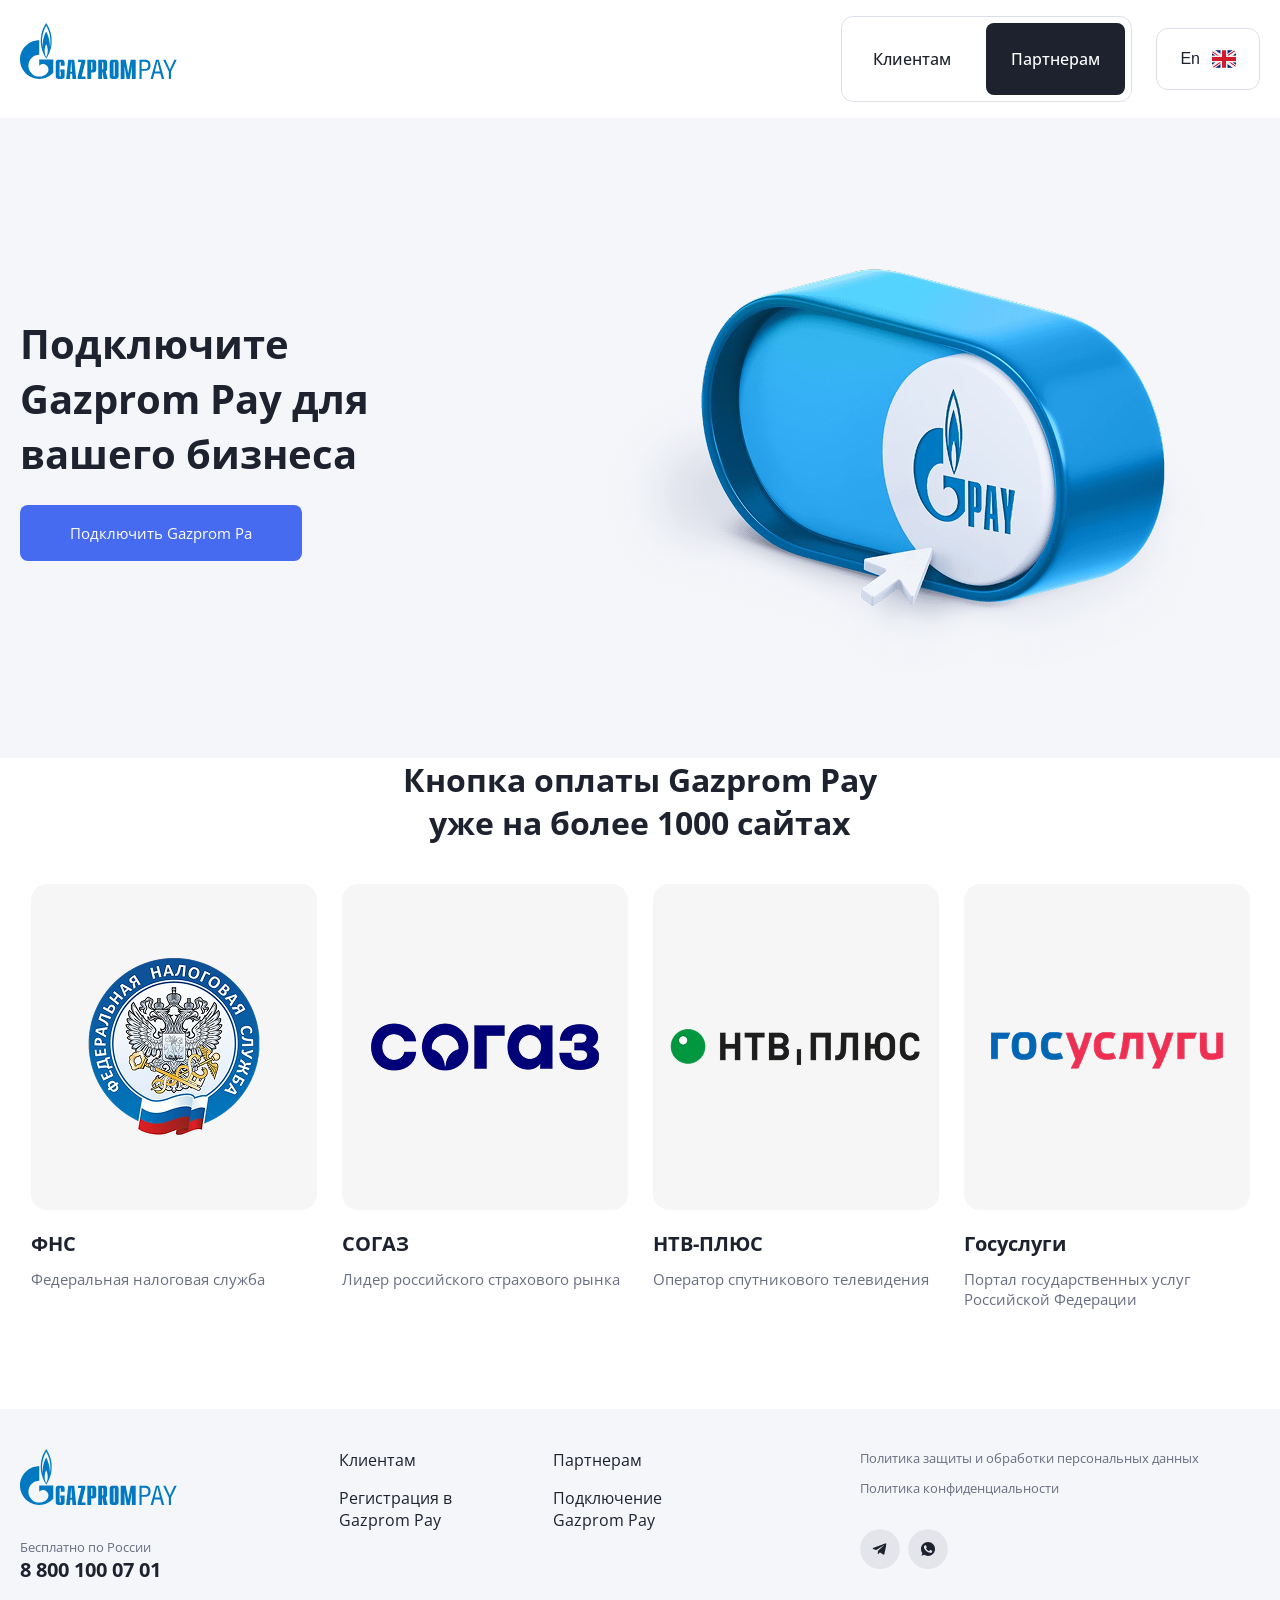
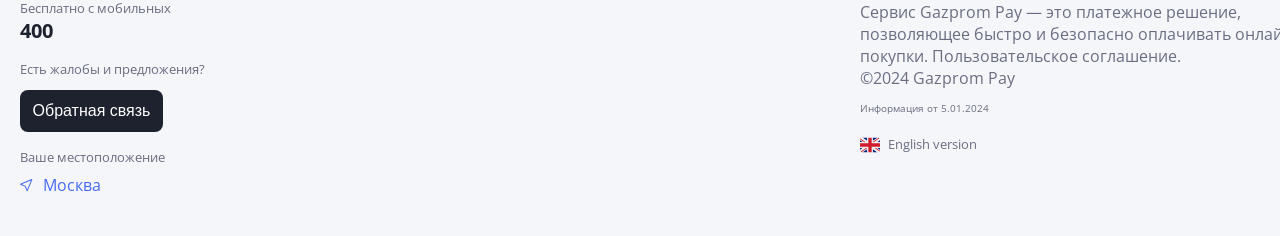
==== client.html @ d8b65497 "Добавление страницы клиентам" ====
<!DOCTYPE html>
<html lang="en">
    <head>
        <meta charset="UTF-8">
        <meta name="viewport" content="width=device-width, initial-scale=1.0">
        <title>Газпром pay</title>
        <link rel="stylesheet" href="style.css">
    </head>
    <body>
        <header class="header">
            <div class="container">
                <div class="logo">
                    <svg width="157" height="68" viewBox="0 0 157 68"
                        fill="none" xmlns="http://www.w3.org/2000/svg">
                        <path
                            d="M121.624 55.9659H119.508V36.8105H124.792C128.254 36.8105 130.529 38.4332 130.529 42.2121C130.529 46.681 127.835 47.8524 124.396 47.8524H121.62V55.9696L121.624 55.9659ZM121.624 45.935H123.684C126.59 45.935 128.335 45.4836 128.335 42.2084C128.335 39.4964 126.827 38.7242 124.292 38.7242H121.624V45.935Z"
                            fill="#0079C2" />
                        <path
                            d="M136.031 36.8105H138.833L144.173 55.9659H141.846L140.341 50.4599H134.341L132.941 55.9659H130.613L136.031 36.8105ZM137.406 38.3549H137.354L134.845 48.5462H139.867L137.41 38.3549H137.406Z"
                            fill="#0079C2" />
                        <path
                            d="M145.47 36.8105L149.91 46.4125L154.375 36.8105H156.702L150.966 48.5425V55.9659H148.853V48.5425L143.143 36.8105H145.47Z"
                            fill="#0079C2" />
                        <path
                            d="M30.74 10.113C29.5616 4.9166 26.6043 0.690114 26.1966 0C25.5555 0.96989 23.1949 4.70024 21.9979 8.84092C20.6897 13.4554 20.497 17.5513 20.9491 21.5838C21.3975 25.6163 23.0911 29.757 23.0911 29.757C23.9916 31.9355 25.3406 34.2632 26.2189 35.4085C27.5048 33.7261 30.4621 28.7013 31.3812 22.1433C31.8926 18.4988 31.9148 15.3093 30.74 10.1092V10.113ZM26.1966 34.114C25.6185 33.0136 24.718 30.9208 24.6328 27.6866C24.6105 24.5606 25.852 21.8859 26.2152 21.3264C26.5376 21.8859 27.6086 24.2174 27.7346 27.4069C27.8198 30.5329 26.7933 32.9912 26.1929 34.114H26.1966ZM30.3917 18.9315C30.3472 20.9123 30.1137 23.0051 29.8136 24.2584C29.921 22.1023 29.6653 19.0621 29.1725 16.6896C28.6796 14.3171 27.2862 10.3517 26.1744 8.51638C25.1479 10.2622 23.8805 13.6941 23.2171 16.6672C22.5501 19.644 22.5315 23.2438 22.5315 24.3256C22.3574 23.4154 21.9127 20.17 22.0387 16.9059C22.1424 14.2126 22.765 11.4484 23.1097 10.1764C24.4141 5.92752 25.8965 3.21183 26.1744 2.77911C26.4523 3.21183 28.3164 6.55422 29.2836 10.0682C30.2435 13.5822 30.4399 16.947 30.3954 18.9315"
                            fill="#0079C2" />
                        <path
                            d="M28.198 36.6209H19.2335V42.679C19.2335 42.679 19.2483 42.6603 19.2557 42.6529C21.3681 40.5266 24.7923 40.5266 26.9083 42.6529C29.0207 44.7792 29.0207 48.2297 26.9083 50.356C26.9009 50.3635 26.8898 50.371 26.8824 50.3821C26.8824 50.3821 26.8602 50.4008 26.8527 50.412C24.7478 52.5196 21.9943 53.5716 19.2409 53.5716C16.4874 53.5716 13.708 52.5084 11.5994 50.3859C7.88239 46.6443 7.44139 40.8511 10.2764 36.6209C10.6581 36.0502 11.0991 35.5055 11.5994 35.0019C13.708 32.8794 16.4763 31.8162 19.2409 31.8162V17.2529C8.61245 17.2529 0 25.926 0 36.6246C0 47.3233 8.61615 55.9926 19.2409 55.9926C24.7812 55.9926 29.773 53.635 33.2861 49.8599V36.6209H28.2091H28.198Z"
                            fill="#0079C2" />
                        <path
                            d="M44.6378 52.5388C44.6378 53.893 44.4711 55.9969 41.7806 55.9969H38.5936C35.8994 55.9969 35.7363 53.893 35.7363 52.5388V40.0869C35.7363 38.7328 35.8994 36.6289 38.5936 36.6289H41.7806C44.4748 36.6289 44.6378 38.7328 44.6378 40.0869V42.825H40.7911V39.6654C40.7911 39.3334 40.5428 39.0275 40.1871 39.0275C39.9684 39.0275 39.583 39.1655 39.583 39.6654V52.8746C39.583 53.3707 39.9684 53.5125 40.1871 53.5125C40.5428 53.5125 40.7911 53.2066 40.7911 52.8746V48.6332H40.213V46.5031H44.6378V52.5351V52.5388Z"
                            fill="#0079C2" />
                        <path
                            d="M50.4373 48.719L51.097 39.0387H51.3156L51.9753 48.719H50.4373ZM46.1756 55.9969H49.9407L50.2965 50.849H52.1087L52.4681 55.9969H56.2333L54.2247 36.6289H48.1768L46.1719 55.9969H46.1756Z"
                            fill="#0079C2" />
                        <path
                            d="M57.666 53.5608L61.3496 39.0385H58.0514V36.625H65.3075V39.0348L61.6239 53.5123H65.5299V55.9967H57.666V53.5608Z"
                            fill="#0079C2" />
                        <path
                            d="M71.194 46.9947V39.0304H71.6905C72.1019 39.0304 72.4058 39.3886 72.4058 40.0003V46.0286C72.4058 46.6366 72.1056 46.9985 71.6905 46.9985H71.194V46.9947ZM67.3436 55.9961H71.194V49.412H73.3915C76.0857 49.412 76.2488 47.3081 76.2488 45.954V40.0899C76.2488 38.732 76.0857 36.6318 73.3915 36.6318H67.3398V55.9998L67.3436 55.9961Z"
                            fill="#0079C2" />
                        <path
                            d="M82.0809 46.4134V39.0273H82.5775C82.9888 39.0273 83.2927 39.3855 83.2927 39.9972V45.4473C83.2927 46.0553 82.9888 46.4134 82.5775 46.4134H82.0809ZM87.6323 55.9967L85.7349 48.4427C87.1097 47.8907 87.1357 46.6149 87.1357 46.0889V40.083C87.1357 38.7252 86.9726 36.625 84.2784 36.625H78.2305V55.993H82.0772V48.827H82.3514L83.6707 55.993H87.6286L87.6323 55.9967Z"
                            fill="#0079C2" />
                        <path
                            d="M94.7655 52.8744C94.7655 53.2064 94.5173 53.5086 94.1615 53.5086C93.9429 53.5086 93.5574 53.3705 93.5574 52.8744V39.6652C93.5574 39.1654 93.9429 39.0273 94.1615 39.0273C94.5173 39.0273 94.7655 39.3332 94.7655 39.6652V52.8744ZM89.707 52.5349C89.707 53.8891 89.8738 55.993 92.568 55.993H95.755C98.4492 55.993 98.6123 53.8891 98.6123 52.5349V40.083C98.6123 38.7289 98.4492 36.625 95.755 36.625H92.568C89.8738 36.625 89.707 38.7289 89.707 40.083V52.5349Z"
                            fill="#0079C2" />
                        <path
                            d="M110.693 36.625H115.696V55.9967H111.85V43.847H111.712L109.734 55.9967H106.654L104.675 43.847H104.538V55.9967H100.688V36.625H105.69L108.192 50.2408L110.693 36.625Z"
                            fill="#0079C2" />
                    </svg>
                </div>
                <nav class="navigation">
                    <div class="buttons">
                        <a href="index.html" class="nav-btn ">Клиентам</a>
                        <a href="client.html" class="nav-btn active">Партнерам</a>
                    </div>
                    <button class="lang ">
                        <p class="lang-text">En</p>
                        <svg width="24" height="24" viewBox="0 0 24 24"
                            fill="none" xmlns="http://www.w3.org/2000/svg">
                            <path
                                d="M0 6.03937V8.66671H3.752L0 6.03937ZM3.10933 20.6667H8.66667V16.7754L3.10933 20.6667ZM15.3333 16.776V20.6667H20.89L15.3333 16.776ZM0 15.3334V17.9607L3.75333 15.3334H0ZM20.8913 3.33337H15.3333V7.22471L20.8913 3.33337ZM24 17.9614V15.3334H20.246L24 17.9614ZM24 8.66671V6.03937L20.2473 8.66671H24ZM8.66667 3.33337H3.10933L8.66667 7.22471V3.33337Z"
                                fill="#00247D" />
                            <path
                                d="M16.76 15.3334L23.2347 19.8674C23.5509 19.5416 23.7781 19.1401 23.8947 18.7014L19.0847 15.3334H16.76ZM8.66667 15.3334H7.23934L0.765342 19.8667C1.11268 20.22 1.55801 20.4727 2.05734 20.59L8.66667 15.962V15.3334ZM15.3333 8.6667H16.7607L23.2347 4.13337C22.8814 3.77488 22.4336 3.52405 21.9433 3.41003L15.3333 8.03803V8.6667ZM7.23934 8.6667L0.765342 4.13337C0.449311 4.45935 0.221885 4.86073 0.104675 5.29937L4.91468 8.6667H7.23934Z"
                                fill="#CF1B2B" />
                            <path
                                d="M24 14H14V20.6667H15.3333V16.776L20.89 20.6667H21.3333C21.6875 20.6668 22.0381 20.5961 22.3646 20.4588C22.6911 20.3216 22.9869 20.1205 23.2347 19.8674L16.76 15.3334H19.0847L23.8947 18.7014C23.9567 18.4767 24 18.244 24 18V17.9614L20.246 15.3334H24V14ZM0 14V15.3334H3.75333L0 17.9607V18C0 18.7274 0.292667 19.3854 0.765333 19.8667L7.23933 15.3334H8.66667V15.962L2.05733 20.5894C2.25333 20.636 2.456 20.6667 2.66667 20.6667H3.10933L8.66667 16.7754V20.6667H10V14H0ZM24 6.00004C24.0004 5.30136 23.7254 4.63068 23.2347 4.13337L16.7607 8.66671H15.3333V8.03804L21.9433 3.41004C21.7436 3.36106 21.5389 3.33533 21.3333 3.33337H20.8913L15.3333 7.22471V3.33337H14V10H24V8.66671H20.2473L24 6.03937V6.00004ZM8.66667 3.33337V7.22471L3.10933 3.33337H2.66667C2.31242 3.33322 1.96171 3.40392 1.63519 3.5413C1.30866 3.67869 1.01291 3.88 0.765333 4.13337L7.23933 8.66671H4.91467L0.104667 5.29937C0.0385201 5.52718 0.00331561 5.76285 0 6.00004L0 6.03937L3.752 8.66671H0V10H10V3.33337H8.66667Z"
                                fill="#EEEEEE" />
                            <path
                                d="M14 10V3.33337H10V10H0V14H10V20.6667H14V14H24V10H14Z"
                                fill="#CF1B2B" />
                        </svg>
                    </button>
                </nav>
            </div>
        </header>
        <main class="main">
            <section class="banner">
                <div class="container">
                    <div class="banner-info">
                        <h1 class="banner-title">Подключите Gazprom Pay для вашего бизнеса
                        </h1>
                        
                        <button class="banner-btn">Подключить Gazprom Pa</button>
                    </div>
                    <img class="banner-img" src="images/hero-pay.png"
                        alt="Картинка баннер">
                </div>
            </section>
            <section class="portfolio">
                <div class="container">
                    <h2 class="portfolio-name">Кнопка оплаты Gazprom Pay уже на
                        более 1000 сайтах</h2>
                    <div class="portfolio-container">

                        <!-- Карточка 1 -->
                        <div class="portfolio-card">
                            <img class="portfolio-img" src="images/fns.png"
                                alt="ФНС">
                            <h3 class="portfolio-title">ФНС</h3>
                            <p class="portfolio-description">Федеральная
                                налоговая служба</p>
                        </div>

                        <!-- Карточка 2 -->
                        <div class="portfolio-card">
                            <img class="portfolio-img" src="images/sogas.png"
                                alt="СОГАЗ">
                            <h3 class="portfolio-title">СОГАЗ</h3>
                            <p class="portfolio-description">Лидер российского
                                страхового рынка</p>
                        </div>

                        <!-- Карточка 3 -->
                        <div class="portfolio-card">
                            <img class="portfolio-img" src="images/ntv.png"
                                alt="НТВ-ПЛЮС">
                            <h3 class="portfolio-title">НТВ-ПЛЮС</h3>
                            <p class="portfolio-description">Оператор
                                спутникового телевидения</p>
                        </div>
                        <div class="portfolio-card">
                            <img class="portfolio-img"
                                src="images/gosuslugi.png" alt="Госуслуги">
                            <h3 class="portfolio-title">Госуслуги</h3>
                            <p class="portfolio-description">Портал
                                государственных услуг Российской Федерации</p>
                        </div>

                    </div> <!-- закрытие portfolio-container -->
                </div> <!-- закрытие container -->
            </section>
        </main>
        <footer class="footer">
            <div class="container">
                <div class="footer-contact">
                    <div class="logo">
                        <svg width="157" height="68" viewBox="0 0 157 68"
                            fill="none" xmlns="http://www.w3.org/2000/svg">
                            <path
                                d="M121.624 55.9659H119.508V36.8105H124.792C128.254 36.8105 130.529 38.4332 130.529 42.2121C130.529 46.681 127.835 47.8524 124.396 47.8524H121.62V55.9696L121.624 55.9659ZM121.624 45.935H123.684C126.59 45.935 128.335 45.4836 128.335 42.2084C128.335 39.4964 126.827 38.7242 124.292 38.7242H121.624V45.935Z"
                                fill="#0079C2" />
                            <path
                                d="M136.031 36.8105H138.833L144.173 55.9659H141.846L140.341 50.4599H134.341L132.941 55.9659H130.613L136.031 36.8105ZM137.406 38.3549H137.354L134.845 48.5462H139.867L137.41 38.3549H137.406Z"
                                fill="#0079C2" />
                            <path
                                d="M145.47 36.8105L149.91 46.4125L154.375 36.8105H156.702L150.966 48.5425V55.9659H148.853V48.5425L143.143 36.8105H145.47Z"
                                fill="#0079C2" />
                            <path
                                d="M30.74 10.113C29.5616 4.9166 26.6043 0.690114 26.1966 0C25.5555 0.96989 23.1949 4.70024 21.9979 8.84092C20.6897 13.4554 20.497 17.5513 20.9491 21.5838C21.3975 25.6163 23.0911 29.757 23.0911 29.757C23.9916 31.9355 25.3406 34.2632 26.2189 35.4085C27.5048 33.7261 30.4621 28.7013 31.3812 22.1433C31.8926 18.4988 31.9148 15.3093 30.74 10.1092V10.113ZM26.1966 34.114C25.6185 33.0136 24.718 30.9208 24.6328 27.6866C24.6105 24.5606 25.852 21.8859 26.2152 21.3264C26.5376 21.8859 27.6086 24.2174 27.7346 27.4069C27.8198 30.5329 26.7933 32.9912 26.1929 34.114H26.1966ZM30.3917 18.9315C30.3472 20.9123 30.1137 23.0051 29.8136 24.2584C29.921 22.1023 29.6653 19.0621 29.1725 16.6896C28.6796 14.3171 27.2862 10.3517 26.1744 8.51638C25.1479 10.2622 23.8805 13.6941 23.2171 16.6672C22.5501 19.644 22.5315 23.2438 22.5315 24.3256C22.3574 23.4154 21.9127 20.17 22.0387 16.9059C22.1424 14.2126 22.765 11.4484 23.1097 10.1764C24.4141 5.92752 25.8965 3.21183 26.1744 2.77911C26.4523 3.21183 28.3164 6.55422 29.2836 10.0682C30.2435 13.5822 30.4399 16.947 30.3954 18.9315"
                                fill="#0079C2" />
                            <path
                                d="M28.198 36.6209H19.2335V42.679C19.2335 42.679 19.2483 42.6603 19.2557 42.6529C21.3681 40.5266 24.7923 40.5266 26.9083 42.6529C29.0207 44.7792 29.0207 48.2297 26.9083 50.356C26.9009 50.3635 26.8898 50.371 26.8824 50.3821C26.8824 50.3821 26.8602 50.4008 26.8527 50.412C24.7478 52.5196 21.9943 53.5716 19.2409 53.5716C16.4874 53.5716 13.708 52.5084 11.5994 50.3859C7.88239 46.6443 7.44139 40.8511 10.2764 36.6209C10.6581 36.0502 11.0991 35.5055 11.5994 35.0019C13.708 32.8794 16.4763 31.8162 19.2409 31.8162V17.2529C8.61245 17.2529 0 25.926 0 36.6246C0 47.3233 8.61615 55.9926 19.2409 55.9926C24.7812 55.9926 29.773 53.635 33.2861 49.8599V36.6209H28.2091H28.198Z"
                                fill="#0079C2" />
                            <path
                                d="M44.6378 52.5388C44.6378 53.893 44.4711 55.9969 41.7806 55.9969H38.5936C35.8994 55.9969 35.7363 53.893 35.7363 52.5388V40.0869C35.7363 38.7328 35.8994 36.6289 38.5936 36.6289H41.7806C44.4748 36.6289 44.6378 38.7328 44.6378 40.0869V42.825H40.7911V39.6654C40.7911 39.3334 40.5428 39.0275 40.1871 39.0275C39.9684 39.0275 39.583 39.1655 39.583 39.6654V52.8746C39.583 53.3707 39.9684 53.5125 40.1871 53.5125C40.5428 53.5125 40.7911 53.2066 40.7911 52.8746V48.6332H40.213V46.5031H44.6378V52.5351V52.5388Z"
                                fill="#0079C2" />
                            <path
                                d="M50.4373 48.719L51.097 39.0387H51.3156L51.9753 48.719H50.4373ZM46.1756 55.9969H49.9407L50.2965 50.849H52.1087L52.4681 55.9969H56.2333L54.2247 36.6289H48.1768L46.1719 55.9969H46.1756Z"
                                fill="#0079C2" />
                            <path
                                d="M57.666 53.5608L61.3496 39.0385H58.0514V36.625H65.3075V39.0348L61.6239 53.5123H65.5299V55.9967H57.666V53.5608Z"
                                fill="#0079C2" />
                            <path
                                d="M71.194 46.9947V39.0304H71.6905C72.1019 39.0304 72.4058 39.3886 72.4058 40.0003V46.0286C72.4058 46.6366 72.1056 46.9985 71.6905 46.9985H71.194V46.9947ZM67.3436 55.9961H71.194V49.412H73.3915C76.0857 49.412 76.2488 47.3081 76.2488 45.954V40.0899C76.2488 38.732 76.0857 36.6318 73.3915 36.6318H67.3398V55.9998L67.3436 55.9961Z"
                                fill="#0079C2" />
                            <path
                                d="M82.0809 46.4134V39.0273H82.5775C82.9888 39.0273 83.2927 39.3855 83.2927 39.9972V45.4473C83.2927 46.0553 82.9888 46.4134 82.5775 46.4134H82.0809ZM87.6323 55.9967L85.7349 48.4427C87.1097 47.8907 87.1357 46.6149 87.1357 46.0889V40.083C87.1357 38.7252 86.9726 36.625 84.2784 36.625H78.2305V55.993H82.0772V48.827H82.3514L83.6707 55.993H87.6286L87.6323 55.9967Z"
                                fill="#0079C2" />
                            <path
                                d="M94.7655 52.8744C94.7655 53.2064 94.5173 53.5086 94.1615 53.5086C93.9429 53.5086 93.5574 53.3705 93.5574 52.8744V39.6652C93.5574 39.1654 93.9429 39.0273 94.1615 39.0273C94.5173 39.0273 94.7655 39.3332 94.7655 39.6652V52.8744ZM89.707 52.5349C89.707 53.8891 89.8738 55.993 92.568 55.993H95.755C98.4492 55.993 98.6123 53.8891 98.6123 52.5349V40.083C98.6123 38.7289 98.4492 36.625 95.755 36.625H92.568C89.8738 36.625 89.707 38.7289 89.707 40.083V52.5349Z"
                                fill="#0079C2" />
                            <path
                                d="M110.693 36.625H115.696V55.9967H111.85V43.847H111.712L109.734 55.9967H106.654L104.675 43.847H104.538V55.9967H100.688V36.625H105.69L108.192 50.2408L110.693 36.625Z"
                                fill="#0079C2" />
                        </svg>
                    </div>
                    <div class="footer-phone">
                        <h3 class="footer-name">Бесплатно по России</h3>
                        <p class="footer-description">8 800 100 07 01</p>
                        <h3 class="footer-name">Бесплатно с мобильных</h3>
                        <p class="footer-description">400</p>
                        <div class="footer-form">
                            <p class="footer-name">Есть жалобы и
                                предложения?</p>
                            <button class="footer-button active">Обратная
                                связь</button>
                        </div>
                        <div class="footer-geo">
                            <p class="footer-name">Ваше местоположение</p>
                            <div class="footer-local">
                                <svg width="13" height="13" viewBox="0 0 13 13"
                                    fill="none"
                                    xmlns="http://www.w3.org/2000/svg">
                                    <path fill-rule="evenodd"
                                        clip-rule="evenodd"
                                        d="M12.1869 0.146461C12.3296 0.289191 12.3725 0.503743 12.2957 0.69039L7.62901 12.0237C7.55236 12.2099 7.37154 12.3319 7.17024 12.3333C6.96893 12.3348 6.78639 12.2153 6.70709 12.0303L4.78588 7.54747L0.30304 5.62625C0.118005 5.54695 -0.001425 5.36442 1.28399e-05 5.16311C0.00145068 4.9618 0.123476 4.78099 0.309625 4.70434L11.643 0.0376756C11.8296 -0.039179 12.0442 0.00373143 12.1869 0.146461ZM1.79081 5.1759L5.36363 6.70711C5.48163 6.75768 5.57566 6.85171 5.62624 6.96972L7.15745 10.5425L10.9141 1.41925L1.79081 5.1759Z"
                                        fill="#476BF0" />
                                </svg>
                                <a class="footer-sity">Москва</a>
                            </div>
                        </div>
                    </div>
                </div>
                <div class="footer-center">
                    <div class="footer-links">
                        <a class="footer-client" href="#">Клиентам</a>
                        <a href="#">Регистрация в Gazprom Pay</a>
                    </div>
                    <div class="footer-links">
                        <a href="#">Партнерам</a>
                        <a href="#">Подключение Gazprom Pay</a>
                    </div>
                </div>
                <div class="footer-right">
                    <div class="footer-policy">
                        <a class="footer-link" href="#">Политика защиты и
                            обработки персональных данных</a>
                        <a class="footer-link" href="#">Политика
                            конфиденциальности</a>
                        <div class="footer-icon">
                            <svg width="40" height="40" viewBox="0 0 40 40"
                                fill="none" xmlns="http://www.w3.org/2000/svg">
                                <circle cx="20" cy="20" r="20" fill="#E3E5EB" />
                                <mask id="mask0_5_303"
                                    style="mask-type:luminance"
                                    maskUnits="userSpaceOnUse" x="12" y="14"
                                    width="15" height="12">
                                    <path fill-rule="evenodd"
                                        clip-rule="evenodd"
                                        d="M12.5 14.1666H26.5V25.8333H12.5V14.1666Z"
                                        fill="white" />
                                </mask>
                                <g mask="url(#mask0_5_303)">
                                    <path fill-rule="evenodd"
                                        clip-rule="evenodd"
                                        d="M26.5 15.104C26.4265 15.4302 26.3499 15.7558 26.2799 16.0828C25.8275 18.1973 25.3766 20.3122 24.9249 22.4269C24.7304 23.3376 24.5373 24.2487 24.3383 25.1585C24.3124 25.2767 24.2663 25.3941 24.2094 25.5012C24.0573 25.7874 23.8068 25.8953 23.4984 25.7987C23.3578 25.7547 23.2162 25.6903 23.0974 25.6042C22.0912 24.875 21.0902 24.1387 20.0876 23.4047C20.0513 23.3781 20.0141 23.3527 19.9708 23.3222C19.9376 23.3506 19.9061 23.375 19.8774 23.4023C19.3598 23.8956 18.8421 24.3888 18.3254 24.883C18.1714 25.0302 17.9962 25.1188 17.766 25.1055C17.785 24.8208 17.8025 24.5452 17.8221 24.2698C17.8632 23.6932 17.9053 23.1166 17.9472 22.54C17.9538 22.4492 17.9774 22.3562 17.9655 22.2681C17.9205 21.9356 18.1074 21.7428 18.3357 21.5394C20.1917 19.8847 22.0388 18.22 23.8885 16.5582C23.9156 16.5339 23.9508 16.5133 23.9668 16.4829C23.9961 16.4272 24.0139 16.3653 24.0365 16.306C23.9741 16.2885 23.905 16.245 23.8505 16.2588C23.7383 16.2873 23.6258 16.3334 23.5274 16.3949C21.1164 17.9007 18.7072 19.4094 16.2982 20.9184C16.2306 20.9608 16.1725 20.9843 16.0856 20.9569C15.0636 20.6342 14.0393 20.3189 13.0174 19.9959C12.8937 19.9568 12.7707 19.8984 12.6649 19.824C12.4661 19.6842 12.4421 19.4795 12.62 19.3141C12.7503 19.193 12.9081 19.0856 13.0728 19.0202C13.9338 18.678 14.8007 18.3506 15.6659 18.0191C18.9529 16.7598 22.2399 15.5004 25.5278 14.2436C25.6324 14.2036 25.7464 14.1773 25.8579 14.1687C26.1537 14.1461 26.3731 14.3061 26.4635 14.5936C26.4742 14.6275 26.4878 14.6605 26.5 14.6939V15.104Z"
                                        fill="#1E222E" />
                                </g>
                            </svg>
                            <svg width="40" height="40" viewBox="0 0 40 40"
                                fill="none" xmlns="http://www.w3.org/2000/svg">
                                <circle cx="20" cy="20" r="20" fill="#E3E5EB" />
                                <g clip-path="url(#clip0_5_308)">
                                    <path
                                        d="M20.0017 13H19.9983C16.1386 13 13 16.1395 13 20C13 21.5312 13.4935 22.9505 14.3326 24.1029L13.4603 26.7034L16.1509 25.8433C17.2578 26.5765 18.5781 27 20.0017 27C23.8614 27 27 23.8596 27 20C27 16.1404 23.8614 13 20.0017 13Z"
                                        fill="#1E222E" />
                                    <path
                                        d="M24.0749 22.8849C23.906 23.3618 23.2358 23.7573 22.7012 23.8728C22.3354 23.9507 21.8577 24.0128 20.2494 23.346C18.1923 22.4938 16.8675 20.4034 16.7643 20.2678C16.6654 20.1322 15.933 19.1609 15.933 18.1564C15.933 17.1519 16.4432 16.6628 16.6488 16.4528C16.8177 16.2804 17.0968 16.2017 17.3645 16.2017C17.4512 16.2017 17.529 16.206 17.599 16.2095C17.8047 16.2183 17.9079 16.2305 18.0435 16.5552C18.2124 16.962 18.6237 17.9665 18.6727 18.0698C18.7225 18.173 18.7724 18.313 18.7024 18.4487C18.6368 18.5887 18.579 18.6508 18.4758 18.7698C18.3725 18.8888 18.2745 18.9798 18.1713 19.1075C18.0768 19.2187 17.97 19.3377 18.089 19.5433C18.208 19.7445 18.6193 20.4157 19.2248 20.9547C20.0062 21.6503 20.6397 21.8725 20.8663 21.967C21.0352 22.037 21.2364 22.0204 21.3598 21.8892C21.5164 21.7203 21.7098 21.4403 21.9067 21.1647C22.0467 20.9669 22.2234 20.9424 22.4089 21.0124C22.5979 21.078 23.598 21.5724 23.8037 21.6748C24.0093 21.778 24.1449 21.827 24.1948 21.9137C24.2438 22.0003 24.2438 22.4072 24.0749 22.8849Z"
                                        fill="#E3E5EB" />
                                </g>
                                <defs>
                                    <clippath id="clip0_5_308">
                                        <rect width="14" height="14"
                                            fill="white"
                                            transform="translate(13 13)" />
                                    </clippath>
                                </defs>
                            </svg>

                        </div>
                    </div>

                    <div class="footer-copy">
                        Сервис Gazprom Pay — это платежное решение,
                        позволяющее быстро и безопасно оплачивать
                        онлайн-покупки. Пользовательское соглашение.
                        <br>
                        ©2024 Gazprom Pay
                    </div>

                    <div class="footer-meta">
                        <p class="footer-info">Информация от 5.01.2024</p>
                        <div class="footer-en">
                            <svg width="20" height="20" viewBox="0 0 20 20"
                                fill="none" xmlns="http://www.w3.org/2000/svg">
                                <path
                                    d="M0 5.03283V7.22228H3.12667L0 5.03283ZM2.59111 17.2223H7.22222V13.9795L2.59111 17.2223ZM12.7778 13.9801V17.2223H17.4083L12.7778 13.9801ZM0 12.7778V14.9673L3.12778 12.7778H0ZM17.4094 2.77783H12.7778V6.02061L17.4094 2.77783ZM20 14.9678V12.7778H16.8717L20 14.9678ZM20 7.22228V5.03283L16.8728 7.22228H20ZM7.22222 2.77783H2.59111L7.22222 6.02061V2.77783Z"
                                    fill="#00247D" />
                                <path
                                    d="M13.9667 12.7778L19.3622 16.5561C19.6257 16.2847 19.8151 15.9501 19.9122 15.5845L15.9039 12.7778H13.9667ZM7.22222 12.7778H6.03277L0.637775 16.5556C0.927219 16.85 1.29833 17.0606 1.71444 17.1583L7.22222 13.3017V12.7778ZM12.7778 7.22223H13.9672L19.3622 3.44445C19.0678 3.14572 18.6946 2.93669 18.2861 2.84167L12.7778 6.69834V7.22223ZM6.03277 7.22223L0.637775 3.44445C0.374415 3.7161 0.184894 4.05059 0.0872192 4.41612L4.09555 7.22223H6.03277Z"
                                    fill="#CF1B2B" />
                                <path
                                    d="M20 11.6667H11.6667V17.2223H12.7778V13.9801L17.4083 17.2223H17.7778C18.0729 17.2223 18.3651 17.1634 18.6372 17.049C18.9093 16.9347 19.1558 16.7671 19.3622 16.5562L13.9667 12.7778H15.9039L19.9122 15.5845C19.9639 15.3973 20 15.2034 20 15.0001V14.9678L16.8717 12.7778H20V11.6667ZM0 11.6667V12.7778H3.12778L0 14.9673V15.0001C0 15.6062 0.243889 16.1545 0.637778 16.5556L6.03278 12.7778H7.22222V13.3017L1.71444 17.1578C1.87778 17.1967 2.04667 17.2223 2.22222 17.2223H2.59111L7.22222 13.9795V17.2223H8.33333V11.6667H0ZM20 5.00005C20.0003 4.41782 19.7712 3.85892 19.3622 3.4445L13.9672 7.22228H12.7778V6.69839L18.2861 2.84172C18.1197 2.8009 17.9491 2.77946 17.7778 2.77783H17.4094L12.7778 6.02061V2.77783H11.6667V8.33339H20V7.22228H16.8728L20 5.03283V5.00005ZM7.22222 2.77783V6.02061L2.59111 2.77783H2.22222C1.92701 2.7777 1.63476 2.83662 1.36265 2.95111C1.09055 3.0656 0.844091 3.23335 0.637778 3.4445L6.03278 7.22228H4.09556L0.0872222 4.41617C0.0321001 4.606 0.00276301 4.80239 0 5.00005L0 5.03283L3.12667 7.22228H0V8.33339H8.33333V2.77783H7.22222Z"
                                    fill="#EEEEEE" />
                                <path
                                    d="M11.6667 8.33339V2.77783H8.33333V8.33339H0V11.6667H8.33333V17.2223H11.6667V11.6667H20V8.33339H11.6667Z"
                                    fill="#CF1B2B" />
                            </svg>

                            <a class="footer-lang" href="#">English version</a>
                        </div>
                    </div>
                </div>
            </div>
        </footer>
        <script src="index.js"></script>
    </body>
</html>
---- style.css ----
@font-face {
    font-family: "Open Sans";
    src: url("fonts/OpenSans-VariableFont_wdth,wght.ttf") format("truetype-variations");
    font-weight: 300 800;
    font-stretch: 75% 100%;
    font-style: normal;
    font-display: swap;
}

@font-face {
    font-family: "Open Sans";
    src: url("fonts/OpenSans-Italic-VariableFont_wdth,wght.ttf") format("truetype-variations");
    font-weight: 300 800;
    font-stretch: 75% 100%;
    font-style: italic;
    font-display: swap;
}

* {
    padding: 0;
    margin: 0;
    box-sizing: border-box
}

body {
    color: #1E222E;
    font-family: "Open Sans", Georgia, serif;
}

.container {
    max-width: 1240px;
    margin: 0 auto;
}

a {
    text-decoration: none;
    color: #1E222E;
}

button {
    border: 0;
}

a:focus {
    outline: none;
}

button:focus {
    outline: none;
}

.header {
    padding: 16px 0;
}

.header .container {
    display: flex;
    align-items: center;
    justify-content: space-between;
}

.navigation {
    display: flex;
    align-items: center;
    gap: 24px;
}

.buttons {
    display: flex;
    padding: 6px;
    border: 1px solid #DBDFEC;
    border-radius: 12px;
    gap: 10px;
}


.nav-btn {
    padding: 24px;
    border-radius: 8px;
    font-size: 16px;
    font-weight: 500;
    color: #1E222E;
    transition: all 0.3s ease;
    border: 1px solid transparent;
    background-color: transparent;
    cursor: pointer;
    text-decoration: none;
}

.nav-btn.active {
    color: #fff;
    background-color: #1E222E;
}


.nav-btn.active:focus {
    outline: none;
}

.nav-btn.active + .nav-btn:hover,
.nav-btn.active + .nav-btn:focus {
    background-color: #EAECF4;
}

.buttons:has(.nav-btn:last-child.active) .nav-btn:first-child:hover,
.buttons:has(.nav-btn:last-child.active) .nav-btn:first-child:focus {
    background-color: #EAECF4;
}

.lang {
    border: 1px solid #DBDFEC;
    border-radius: 12px;
    padding: 18px 23px;
    display: flex;
    align-items: center;
    gap: 12px;
    font-size: 16px;
    font-weight: 500;
    color: #1E222E;
    background-color: transparent;
    cursor: pointer;
    transition: all 0.3s ease;
}

.lang:hover {
    background-color: #DBDFEC;
}

.lang:focus {
    background-color: #DBDFEC;
    outline: none;
}

.lang:disabled {
    background-color: #F0F0F0;
    color: #9A9BA0;
    cursor: not-allowed;
}

.banner {
    background-color: #F4F6FA;
}

.banner .container {
    display: flex;
    align-items: center;
    justify-content: space-between;
}

.banner-info {
    display: flex;
    flex-direction: column;
    gap: 24px;
    width: 400px;
}

.banner-title {
    font-size: 40px;

}

.blue-text {
    color: #476BF0;
}

.banner-description {
    font-size: 18px;
    width: 383px;
    margin-bottom: 48px;
}

.banner-btn {
    background-color: #476BF0;
    color: #fff;
    font-family: inherit;
    width: 282px;
    padding: 18px 32px;
    box-sizing: border-box;
    border-radius: 8px;
    font-size: 15px;
    transition: background-color 0.3s ease, color 0.3s ease;
}

.banner-btn:hover {
    background-color: #3356D7;
}

.banner-btn:focus {
    background-color: #3356D7;
    outline: none;
}

.banner-btn:disabled {
    background-color: #F0F0F0;
    color: #9A9BA0;
    cursor: not-allowed;
}

.cards {
    padding: 100px 0;
}

.card-list {
    display: flex;
    gap: 40px;
    flex-direction: column;
    margin-bottom: 100px;
}

.card {
    border-radius: 16px;
    height: 520px;
    box-sizing: border-box;
    display: flex;
    align-items: center;
    gap: 92px;
}

.card-blue {
    background-color: #A8DCFF;
}

.card-purple {
    background-color: #8CA3FF;
}

.card-info {
    display: flex;
    gap: 20px;
    flex-direction: column;
}

.card-title {
    font-size: 32px;
}

.card-description {
    font-size: 18px;

}

.card-blue .card-description {
    margin-bottom: 12px;
}

.card-button {
    border-radius: 8px;
    color: #1E222E;
    background-color: #fff;
    font-family: inherit;
    font-weight: 500;
    padding: 12px 21px;
    width: 224px;
    font-size: 15px;
    cursor: pointer;
}


.card-button:hover {
    background-color: #EAECF4;
}

.card-button:focus {
    background-color: #EAECF4;
    outline: none;
}

.card-button:disabled {
    background-color: #FFFFFF;
    color: #9A9BA0;
    cursor: not-allowed;
}

.card-blue .card-info {
    padding: 168px 0;
    padding-right: 132px;
}

.card-purple .card-info {
    padding: 172px 0;
    padding-left: 140px;
}

.icon-container {
    display: flex;
    justify-content: center;
    gap: 40px;
}

.icon {
    display: flex;
    flex-direction: column;
    text-align: center;
    min-width: 280px;
    max-width: 320px;
    justify-content: center;
    align-items: center;
    height: 100%;
}

.icon-img {
    display: flex;
    width: 64px;
    height: 64px;
    background-color: #4f46e5;
    border-radius: 12px;
    align-items: center;
    justify-content: center;
    text-align: center;
}

.icon-around {
    display: flex;
    width: 64px;
    height: 64px;
    align-items: center;
    justify-content: center;
    text-align: center;
}

.icon-title {
    margin-top: 20px;
}

.icon-description {
    margin-top: 12px;
    margin-bottom: 100px;
}

.icon-manual {
    margin-bottom: 40px;
    text-align: center;
}

.portfolio-container {
    display: flex;
    text-align: center;
    gap: 25px;
}

.portfolio {
    display: flex;
    justify-content: center;
    gap: 40px;
}

.portfolio-card {
    display: flex;
    text-align: center;
    flex-direction: column;
    max-width: 286px;
    height: 100%;
}

.portfolio-name {
    font-size: 32px;
    text-align: center;
    padding-bottom: 40px;
    max-width: 476px;
    margin: 0 auto;
}

.portfolio-img {
    display: flex;
    width: 286px;
    height: 326px;
    background-color: #F6F6F6;
    border-radius: 16px;
    gap: 25px;
    align-items: center;
    justify-content: center;
    text-align: center;
}

.portfolio-title {
    margin-top: 20px;
    text-align: left;
    font-size: 20px;
    font-weight: 700;

}

.portfolio-description {
    margin-top: 12px;
    margin-bottom: 100px;
    text-align: left;
    font-size: 15px;
    color: #696E82;
}

.footer .container {
    display: flex;
    justify-content: space-between;

}

.footer {
    background-color: #F4F6FA;
    padding-top: 40px;
}

.footer-button {
    padding: 12px;
    border-radius: 8px;
    font-size: 16px;
    font-weight: 500;
    width: 143px;
    margin-top: 12px;
    background-color: #1E222E;
    color: #FFFFFF;
    cursor: pointer;
}

.footer-button:hover {
    background-color: #383F52;
}

.footer-button:focus {
    outline: none;
    background-color: #383F52;
}

.footer-button:disabled {
    background-color: #E3E5EB;
    color: #9CA3AF;
    cursor: not-allowed;
    border-color: transparent;
}

.footer-contact {
    margin-right: 128px;
}

.footer-phone .footer-description:hover {
    color: #476BF0;
}

.footer-name {
    color: #6A6E80;
    font-weight: 400;
    font-size: 13px;
    margin-top: 16px;
    width: 191px;

}

.footer-description {
    color: #1E222E;
    font-weight: 700;
    font-size: 20px;
}

.footer-local {
    margin-top: 8px;
    display: flex;
    gap: 10px;
    align-items: center;
    margin-bottom: 40px;
}

.footer-sity {
    color: #476BF0;
}

.footer-center {
    display: flex;
    gap: 60px;
}

.footer-links {
    display: flex;
    flex-direction: column;
    justify-content: left;
    gap: 16px;
    color: #1E222E;
    text-decoration: none;
    font-size: 16px;
}


.footer-links a:hover {
    color: #476BF0;
}

.footer-links a:focus {
    color: #476BF0;
}

.footer-right {
    margin-left: 156px;
    width: 400px;

}

.footer-policy {
    color: #6A6E80;
    font-size: 13px;

}

.footer-link {
    display: flex;
    flex-direction: column;
    margin-bottom: 12px;
    font-size: 13px;
    color: #6A6E80;
    width: 348px;

}

.footer-link:hover,
.footer-lang:hover {
    color: #1E222E;
}

.footer-link:focus,
.footer-lang:focus {
    color: #1E222E;
}

.footer-icon {
    margin-top: 32px;
    display: flex;
    gap: 8px;
}

.footer-icon svg:hover circle {
    fill: #D2D4DA;
}

.footer-icon svg:focus circle {
    fill: #D2D4DA;
}

.footer-icon svg {
    border-radius: 50%;
}

.footer-copy {
    color: #6A6E80;
    width: 450px;
    margin-top: 32px;
    margin-bottom: 12px;
}

.footer-meta {
    display: flex;
    flex-direction: column;

}

.footer-info {
    font-size: 10px;
    color: #6A6E80;
}

.footer-en {
    display: flex;
    gap: 8px;
    margin-top: 20px;
}

.footer-lang {
    font-size: 13px;
    color: #6A6E80;
}

.footer-lang:hover {
    color: #1E222E;
}
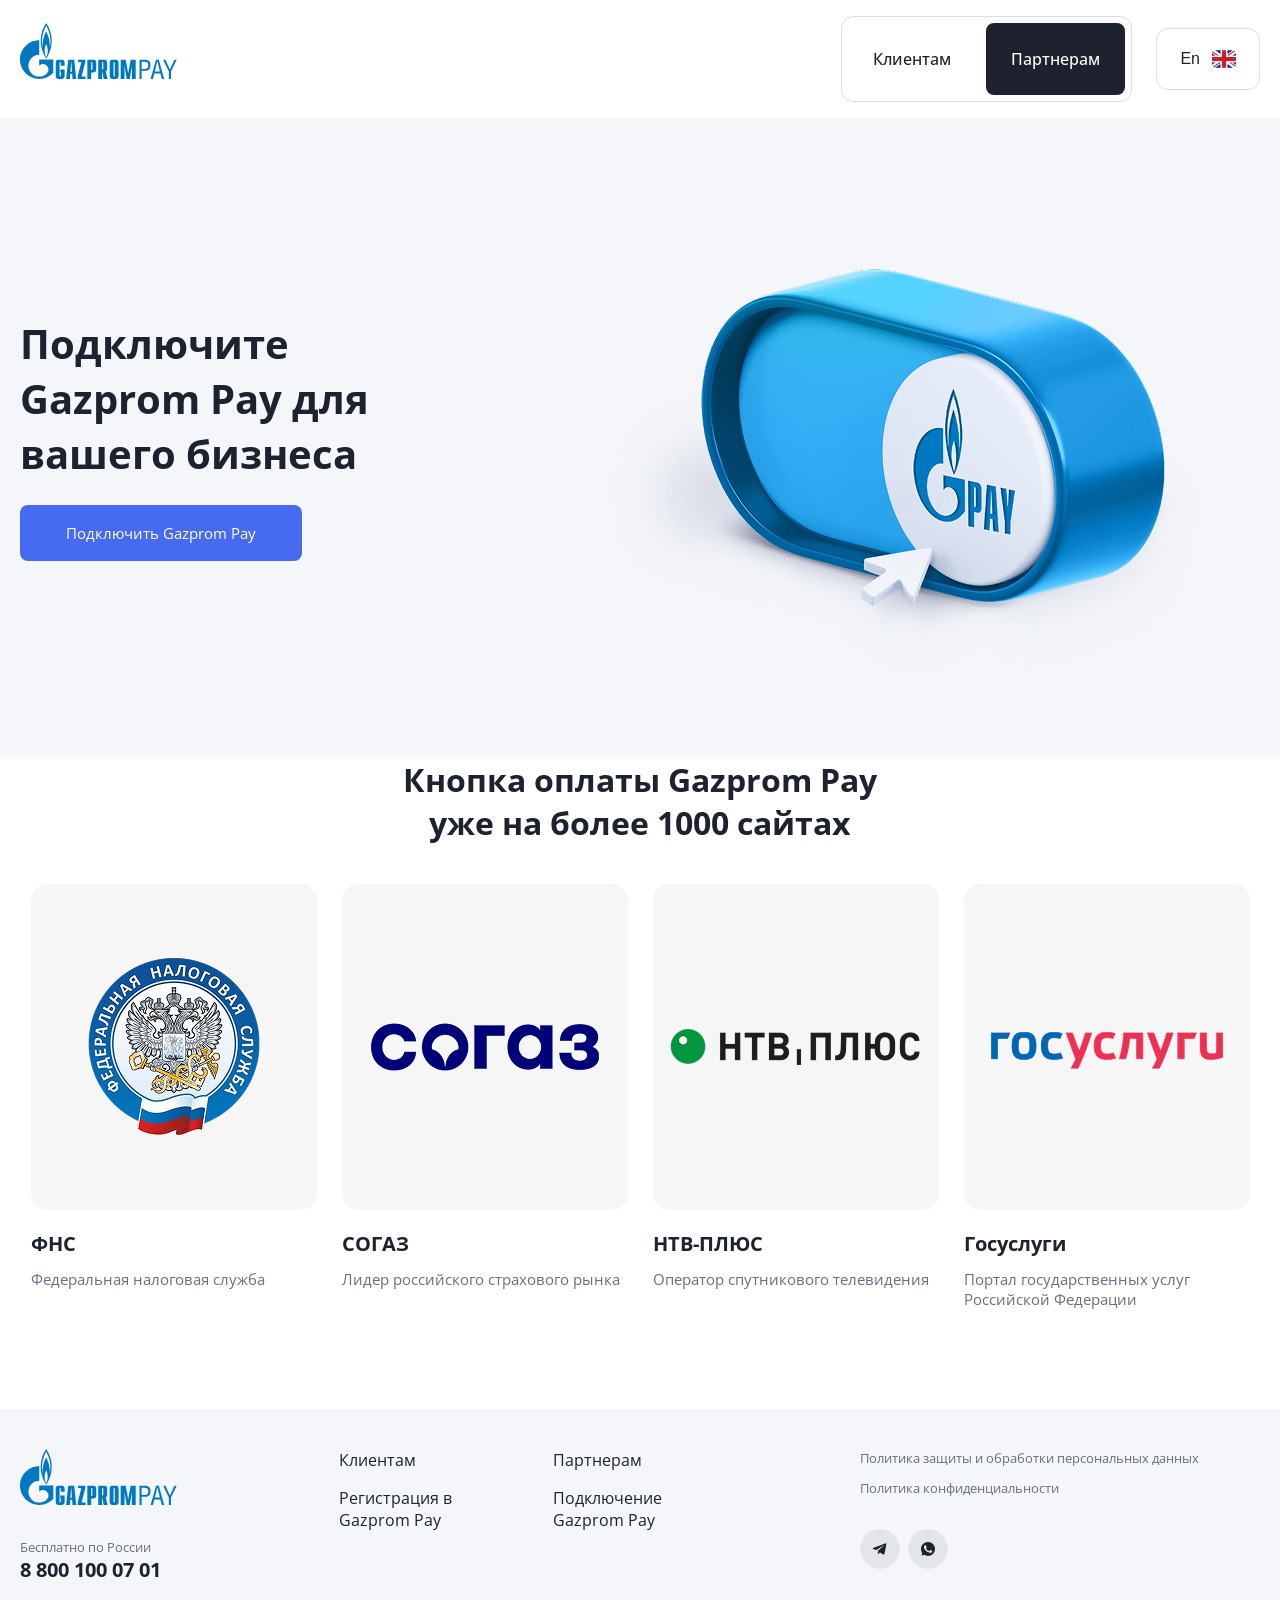
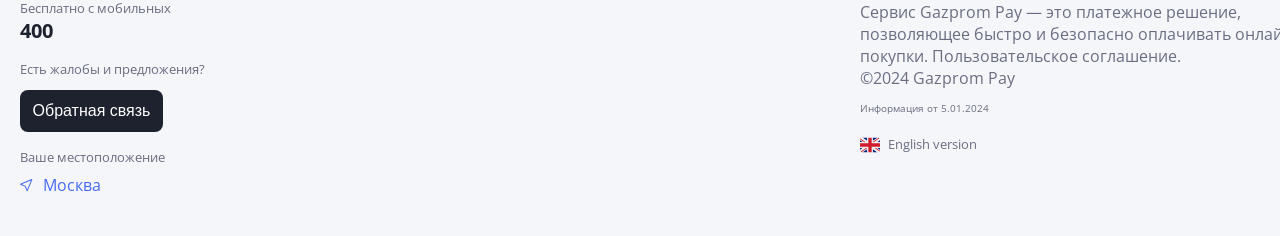
==== commit c4c3949e: "Добавление буквы в банере" ====
--- a/client.html
+++ b/client.html
@@ -83,7 +83,7 @@
                         <h1 class="banner-title">Подключите Gazprom Pay для вашего бизнеса
                         </h1>
                         
-                        <button class="banner-btn">Подключить Gazprom Pa</button>
+                        <button class="banner-btn">Подключить Gazprom Pay</button>
                     </div>
                     <img class="banner-img" src="images/hero-pay.png"
                         alt="Картинка баннер">
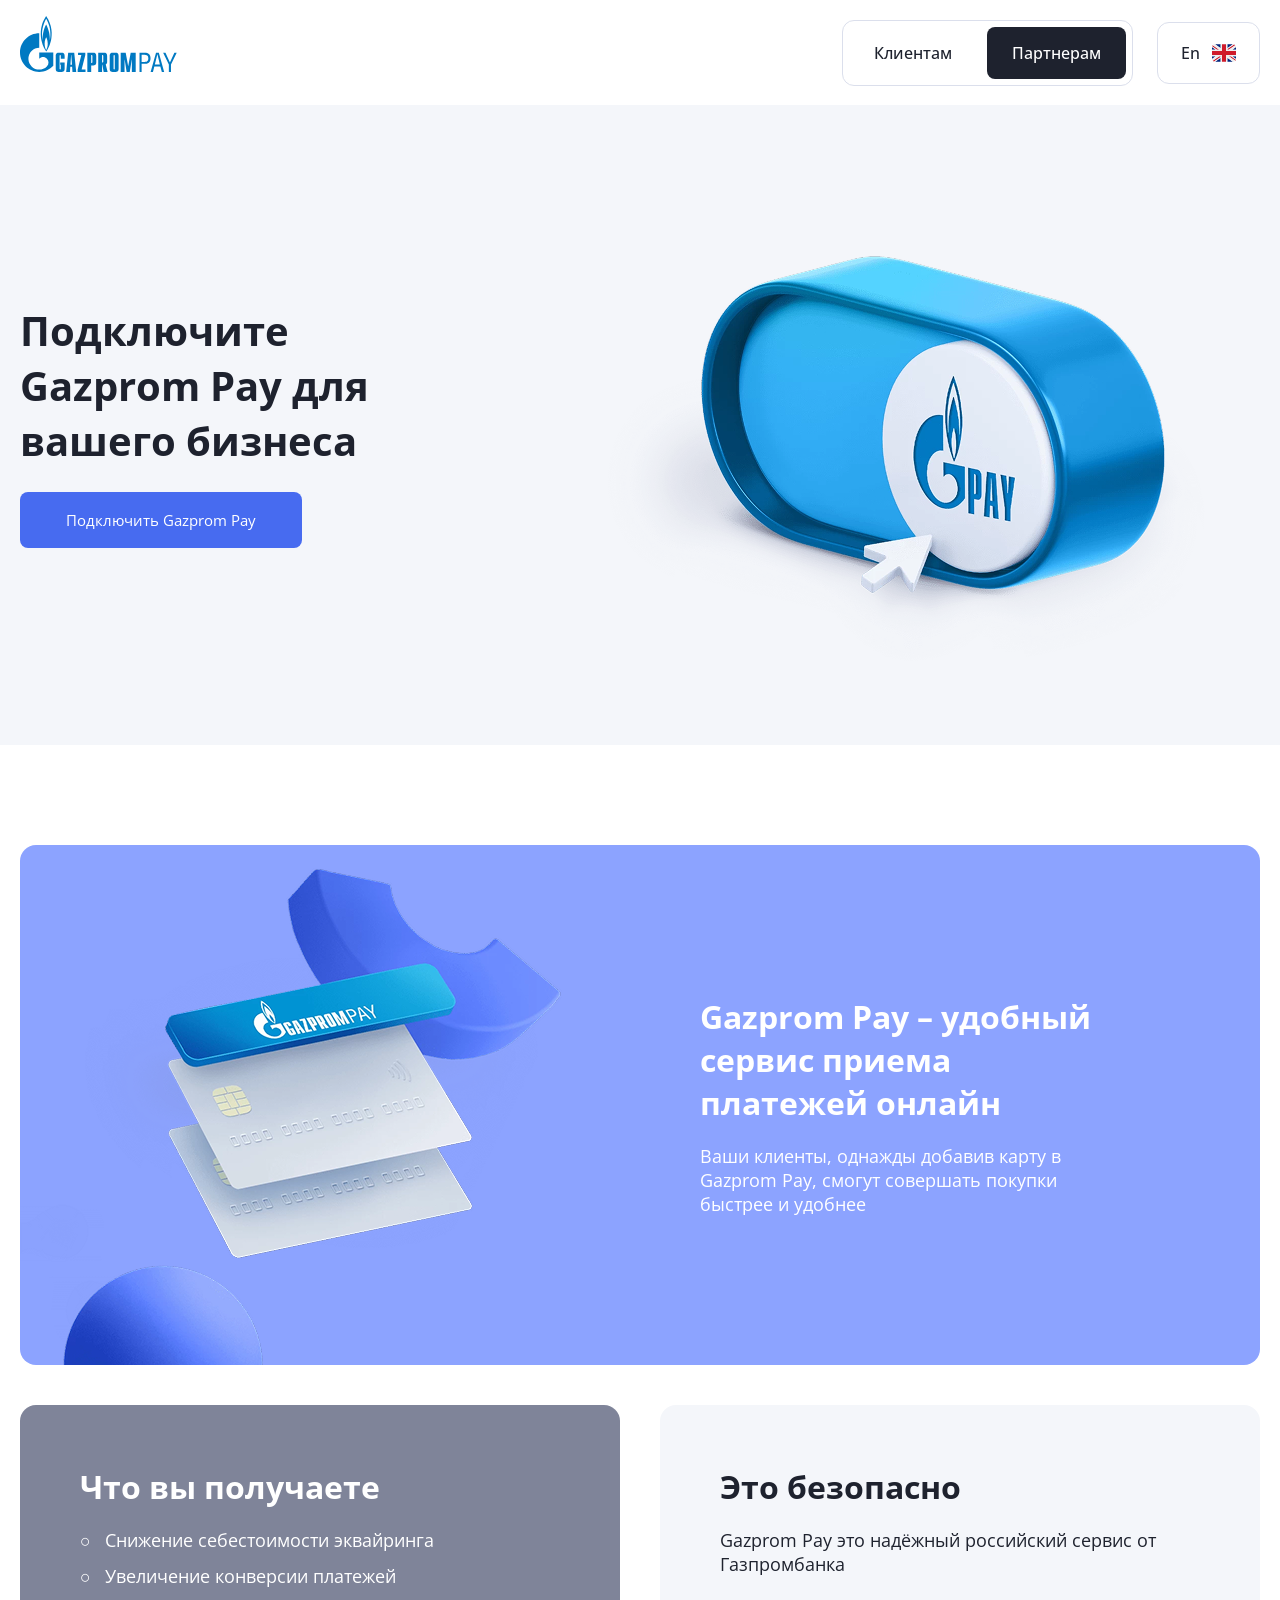
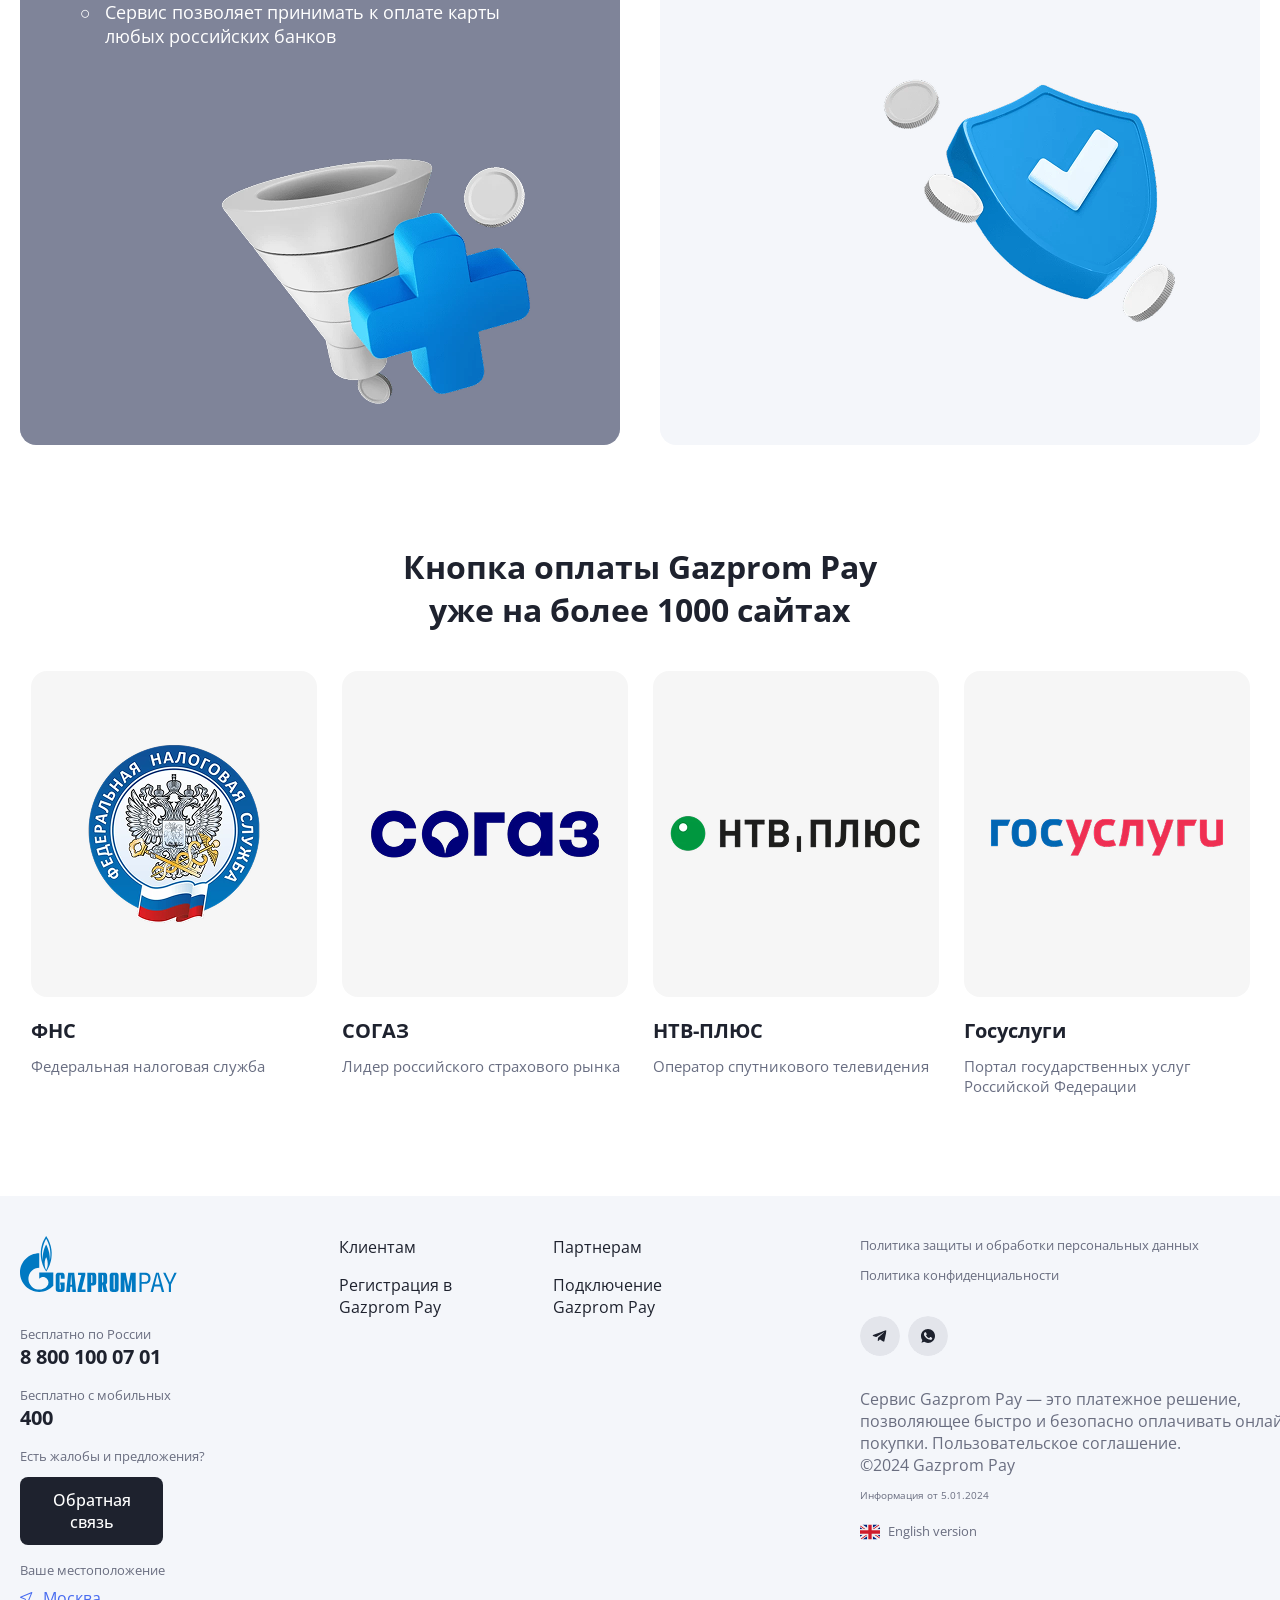
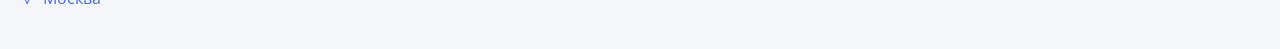
==== commit f4b8d988: "Стилизация второй страницы" ====
--- a/client.html
+++ b/client.html
@@ -89,6 +89,43 @@
                         alt="Картинка баннер">
                 </div>
             </section>
+            <section class="cards">
+                <div class="container">
+                    <div class="card-list">
+                        <div class="card card-color">
+                            <img class="card-img" src="images/banner-second.png"
+                                alt="Изображение платежного средства">
+                            <div class="card-info">
+                                <h2 class="card-title">Gazprom Pay – удобный сервис приема платежей онлайн</h2>
+                                <p class="card-description">Ваши клиенты, однажды добавив карту в Gazprom Pay, смогут совершать покупки быстрее и удобнее</p>
+                                
+                            </div>
+                        </div>
+                        <div class="card-groups">
+                        <div class="card-advanages card-gray">
+                            <div class="card-group">
+                                <h2 class="card-title">Что вы получаете</h2>
+                                <ul class="card-description">
+                                    <li class="card-custom">Снижение себестоимости эквайринга</li>
+                                    <li class="card-custom">Увеличение конверсии платежей</li>
+                                    <li class="card-custom">Сервис позволяет принимать к оплате карты любых российских банков</li>
+                                </ul>
+                            </div>
+                                <img class="card-img" src="images/safety.png"
+                                alt="Изображение преимуществ">
+                        </div>
+                        <div class="card-advanages card-white">
+                            <div class="card-group">
+                                <h2 class="card-title">Это безопасно</h2>
+                                <p class="card-description">Gazprom Pay это надёжный российский сервис от Газпромбанка</p>
+                            </div>
+                                <img class="card-img" src="images/advanages.png"
+                                alt="Изображение схранности данных">
+                        </div>
+                        </div>
+                    </div>
+                </div>
+                </section>
             <section class="portfolio">
                 <div class="container">
                     <h2 class="portfolio-name">Кнопка оплаты Gazprom Pay уже на
--- a/style.css
+++ b/style.css
@@ -39,6 +39,8 @@
 
 button {
     border: 0;
+    cursor: pointer;
+    font-family: inherit;
 }
 
 a:focus {
@@ -47,6 +49,7 @@
 
 button:focus {
     outline: none;
+    
 }
 
 .header {
@@ -75,7 +78,7 @@
 
 
 .nav-btn {
-    padding: 24px;
+    padding: 14px 24px;
     border-radius: 8px;
     font-size: 16px;
     font-weight: 500;
@@ -83,7 +86,6 @@
     transition: all 0.3s ease;
     border: 1px solid transparent;
     background-color: transparent;
-    cursor: pointer;
     text-decoration: none;
 }
 
@@ -118,7 +120,6 @@
     font-weight: 500;
     color: #1E222E;
     background-color: transparent;
-    cursor: pointer;
     transition: all 0.3s ease;
 }
 
@@ -172,13 +173,13 @@
 .banner-btn {
     background-color: #476BF0;
     color: #fff;
-    font-family: inherit;
     width: 282px;
     padding: 18px 32px;
     box-sizing: border-box;
     border-radius: 8px;
     font-size: 15px;
     transition: background-color 0.3s ease, color 0.3s ease;
+    transition: all 0.3s ease;
 }
 
 .banner-btn:hover {
@@ -197,7 +198,7 @@
 }
 
 .cards {
-    padding: 100px 0;
+    margin-top: 100px;
 }
 
 .card-list {
@@ -216,27 +217,78 @@
     gap: 92px;
 }
 
+.card-advanages {
+    border-radius: 16px;
+    height: 640px;
+    box-sizing: border-box;
+    align-items: center;
+}
+
+.card-groups {
+    display: flex;
+    gap: 40px;
+}
+
 .card-blue {
     background-color: #A8DCFF;
 }
 
-.card-purple {
+.card-color {
     background-color: #8CA3FF;
+    color: #FFFFFF;
+}
+
+.card-gray {
+    background-color: #7F8499;
+    color: #FFFFFF;
+}
+
+.card-white {
+    background-color: #F4F6FA;
+    color: #1E222E;
 }
 
 .card-info {
     display: flex;
     gap: 20px;
     flex-direction: column;
+    max-width: 420px;
+}
+
+.card-group{
+    display: flex;
+    flex-direction: column;
+    gap: 20px;
+    padding: 60px;
 }
 
 .card-title {
     font-size: 32px;
+    
 }
 
 .card-description {
     font-size: 18px;
-
+    list-style: none;
+}
+
+.card-description li {
+  padding-left: 25px; 
+  margin-bottom: 12px; 
+  position: relative;
+}
+
+.card-description li::before {
+  content: "○";
+  position: absolute;
+  left: 0;
+  top: 0;
+  color: #FFFFFF;
+  
+}
+
+.card-description li {
+ 
 }
 
 .card-blue .card-description {
@@ -247,12 +299,12 @@
     border-radius: 8px;
     color: #1E222E;
     background-color: #fff;
-    font-family: inherit;
+    transition: all 0.3s ease;
     font-weight: 500;
     padding: 12px 21px;
     width: 224px;
     font-size: 15px;
-    cursor: pointer;
+    
 }
 
 
@@ -274,6 +326,10 @@
 .card-blue .card-info {
     padding: 168px 0;
     padding-right: 132px;
+}
+
+.card-purple{
+    background-color: #8CA3FF;
 }
 
 .card-purple .card-info {
@@ -408,7 +464,8 @@
     margin-top: 12px;
     background-color: #1E222E;
     color: #FFFFFF;
-    cursor: pointer;
+    transition: background 0.3s ease;
+    
 }
 
 .footer-button:hover {
@@ -477,9 +534,13 @@
     font-size: 16px;
 }
 
+.footer-links a {
+    transition: color 0.3s;
+}
 
 .footer-links a:hover {
     color: #476BF0;
+    
 }
 
 .footer-links a:focus {
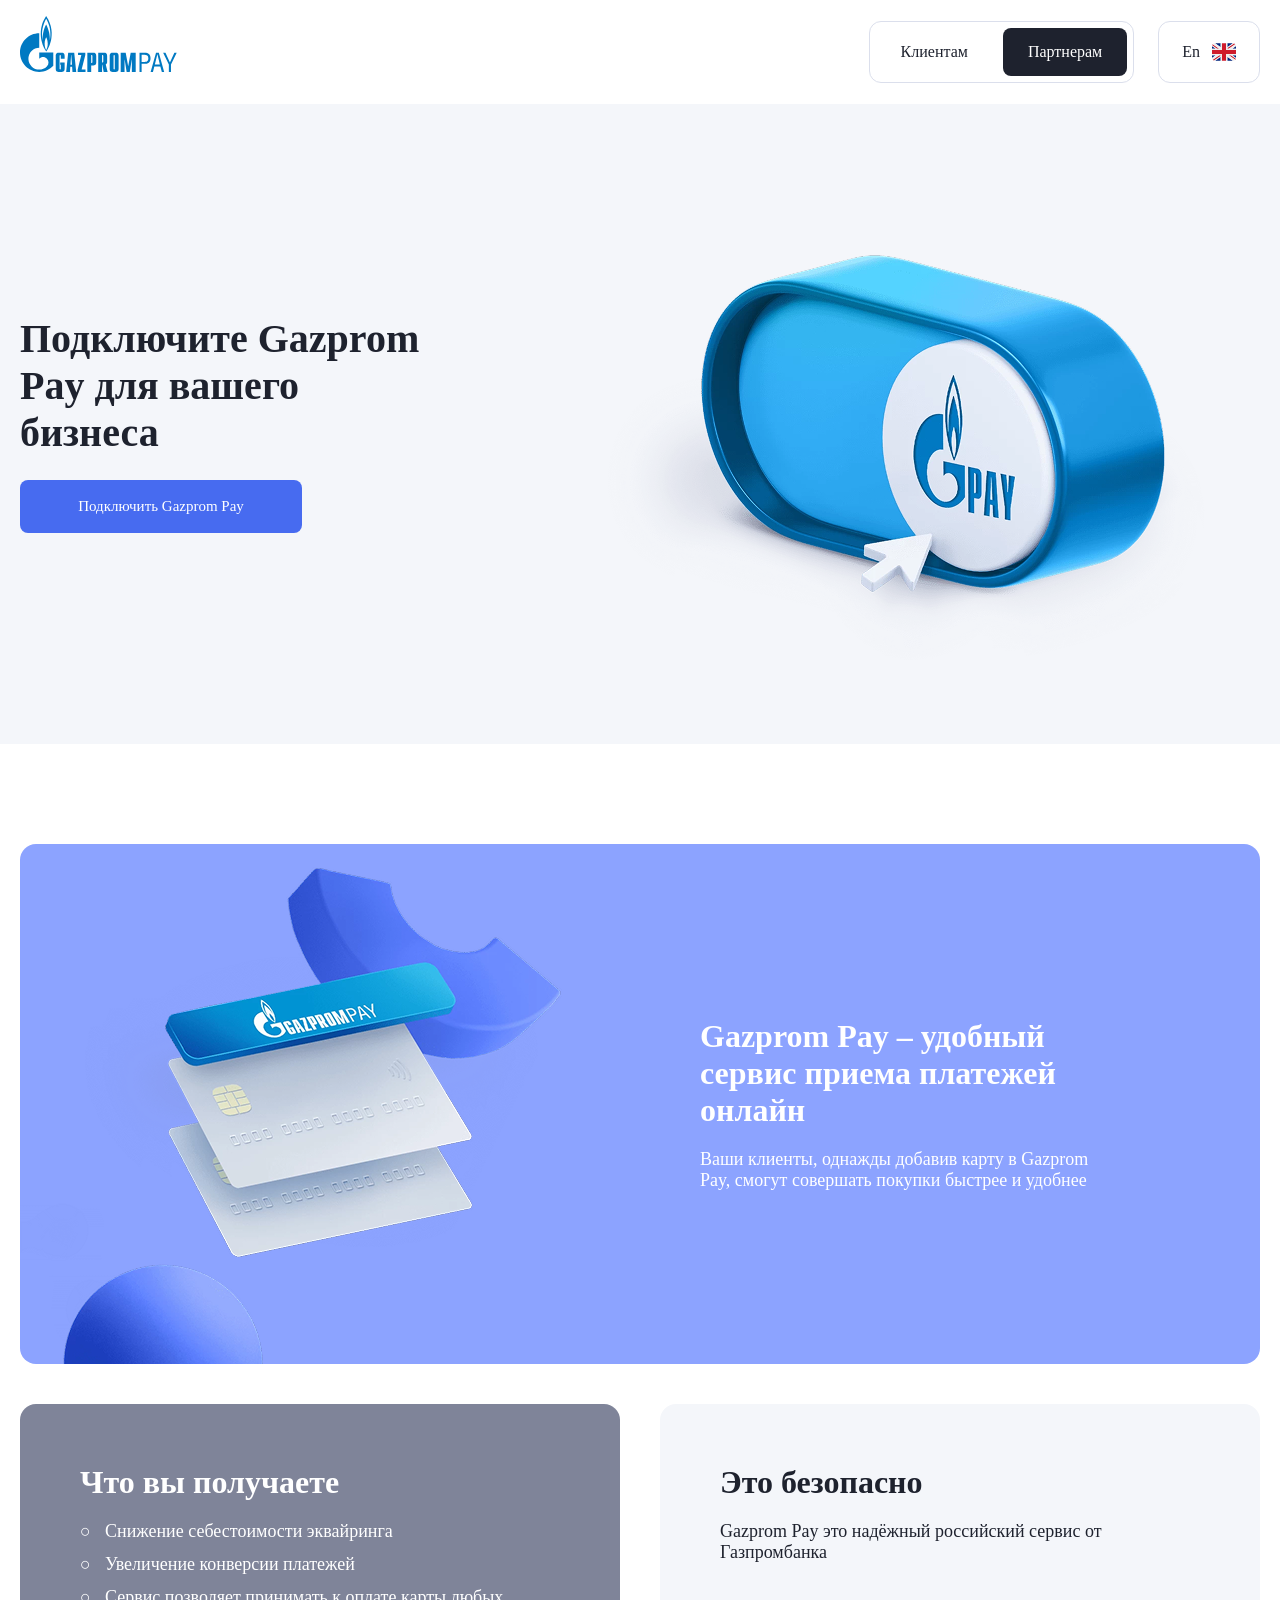
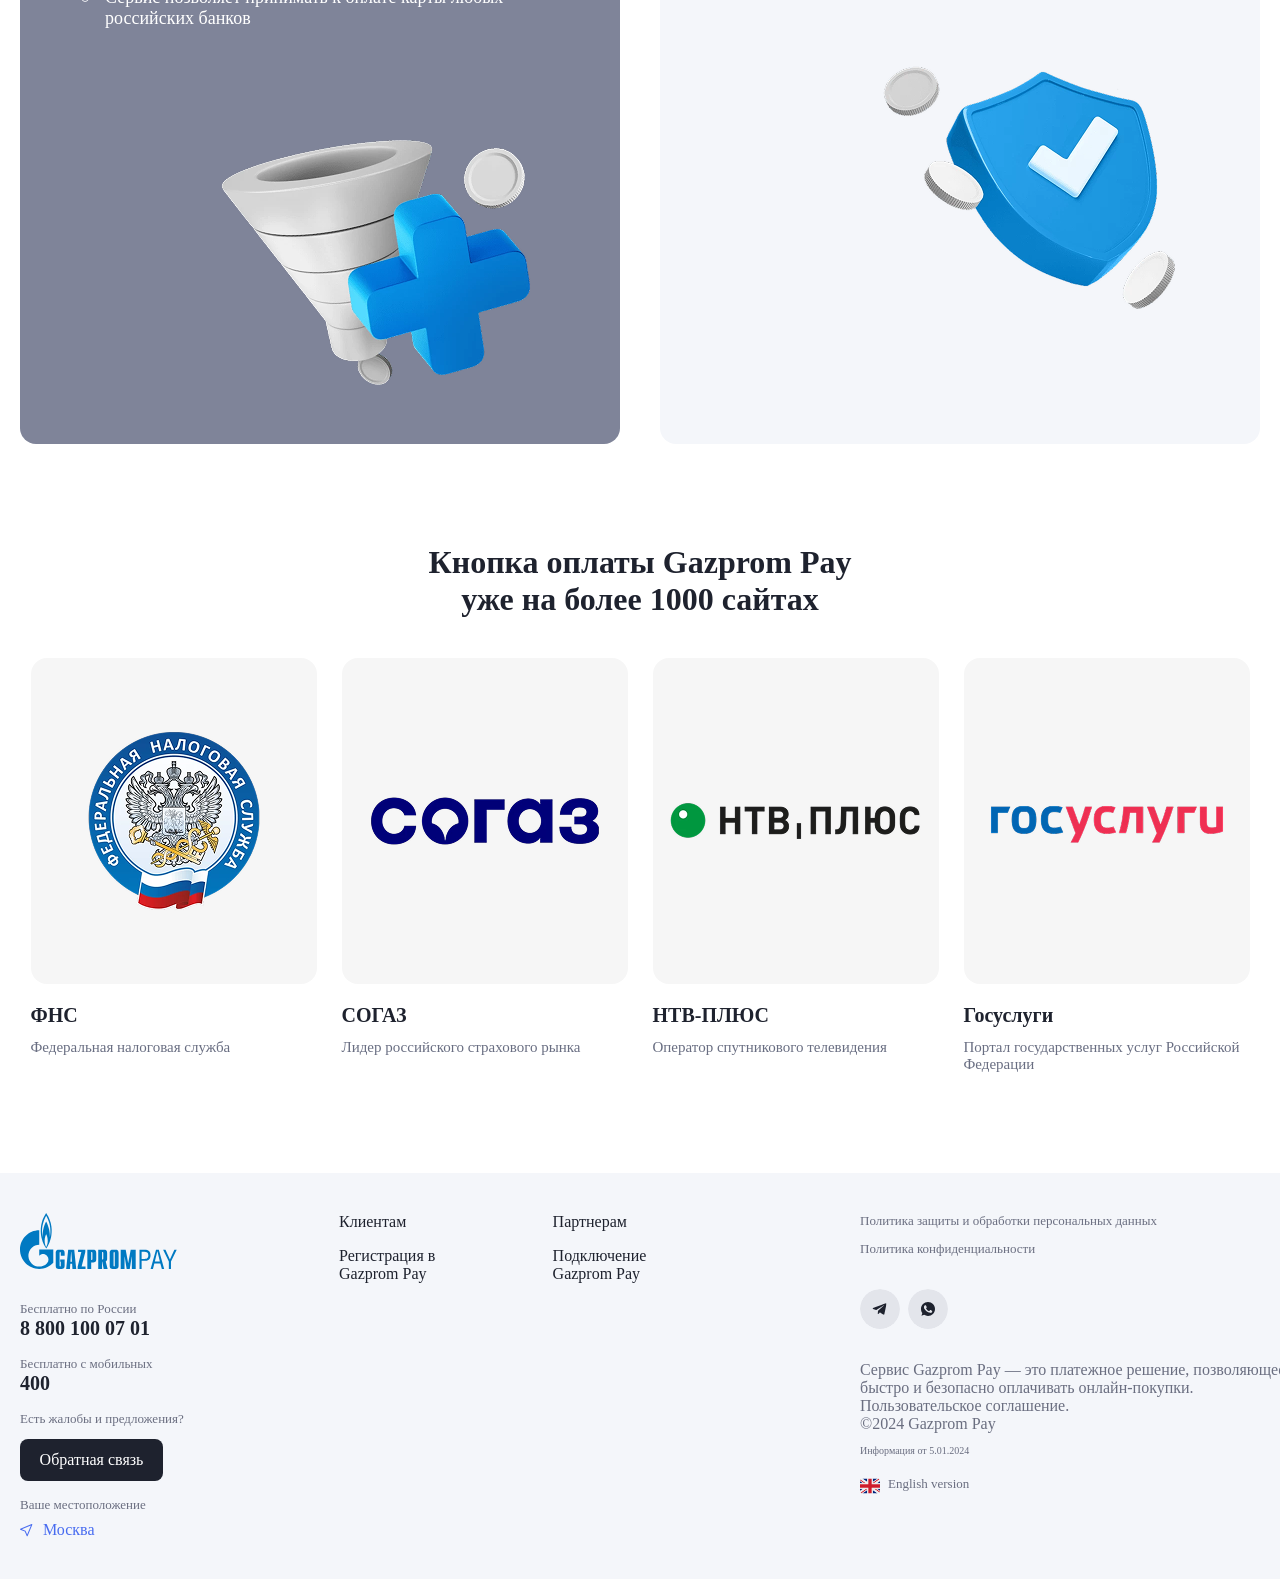
==== commit 2b9a83fc: "Добавление папок стилей" ====
--- a/client.html
+++ b/client.html
@@ -4,7 +4,7 @@
         <meta charset="UTF-8">
         <meta name="viewport" content="width=device-width, initial-scale=1.0">
         <title>Газпром pay</title>
-        <link rel="stylesheet" href="style.css">
+        <link rel="stylesheet" href="/source/style.css">
     </head>
     <body>
         <header class="header">
@@ -131,8 +131,6 @@
                     <h2 class="portfolio-name">Кнопка оплаты Gazprom Pay уже на
                         более 1000 сайтах</h2>
                     <div class="portfolio-container">
-
-                        <!-- Карточка 1 -->
                         <div class="portfolio-card">
                             <img class="portfolio-img" src="images/fns.png"
                                 alt="ФНС">
@@ -140,8 +138,6 @@
                             <p class="portfolio-description">Федеральная
                                 налоговая служба</p>
                         </div>
-
-                        <!-- Карточка 2 -->
                         <div class="portfolio-card">
                             <img class="portfolio-img" src="images/sogas.png"
                                 alt="СОГАЗ">
@@ -149,8 +145,6 @@
                             <p class="portfolio-description">Лидер российского
                                 страхового рынка</p>
                         </div>
-
-                        <!-- Карточка 3 -->
                         <div class="portfolio-card">
                             <img class="portfolio-img" src="images/ntv.png"
                                 alt="НТВ-ПЛЮС">
@@ -166,8 +160,8 @@
                                 государственных услуг Российской Федерации</p>
                         </div>
 
-                    </div> <!-- закрытие portfolio-container -->
-                </div> <!-- закрытие container -->
+                    </div>
+                </div>
             </section>
         </main>
         <footer class="footer">
--- a/source/style.css
+++ b/source/style.css
@@ -0,0 +1,631 @@
+@font-face {
+    font-family: "Open Sans";
+    src: url("fonts/OpenSans-VariableFont_wdth,wght.ttf") format("truetype-variations");
+    font-weight: 300 800;
+    font-stretch: 75% 100%;
+    font-style: normal;
+    font-display: swap;
+}
+
+@font-face {
+    font-family: "Open Sans";
+    src: url("fonts/OpenSans-Italic-VariableFont_wdth,wght.ttf") format("truetype-variations");
+    font-weight: 300 800;
+    font-stretch: 75% 100%;
+    font-style: italic;
+    font-display: swap;
+}
+
+* {
+    padding: 0;
+    margin: 0;
+    box-sizing: border-box
+}
+
+body {
+    color: #1E222E;
+    font-family: "Open Sans", Georgia, serif;
+}
+
+.container {
+    max-width: 1240px;
+    margin: 0 auto;
+}
+
+a {
+    text-decoration: none;
+    color: #1E222E;
+}
+
+button {
+    border: 0;
+    cursor: pointer;
+    font-family: inherit;
+}
+
+a:focus {
+    outline: none;
+}
+
+button:focus {
+    outline: none;
+    
+}
+
+.header {
+    padding: 16px 0;
+}
+
+.header .container {
+    display: flex;
+    align-items: center;
+    justify-content: space-between;
+}
+
+.navigation {
+    display: flex;
+    align-items: center;
+    gap: 24px;
+}
+
+.buttons {
+    display: flex;
+    padding: 6px;
+    border: 1px solid #DBDFEC;
+    border-radius: 12px;
+    gap: 10px;
+}
+
+
+.nav-btn {
+    padding: 14px 24px;
+    border-radius: 8px;
+    font-size: 16px;
+    font-weight: 500;
+    color: #1E222E;
+    transition: all 0.3s ease;
+    border: 1px solid transparent;
+    background-color: transparent;
+    text-decoration: none;
+}
+
+.nav-btn.active {
+    color: #fff;
+    background-color: #1E222E;
+}
+
+
+.nav-btn.active:focus {
+    outline: none;
+}
+
+.nav-btn.active + .nav-btn:hover,
+.nav-btn.active + .nav-btn:focus {
+    background-color: #EAECF4;
+}
+
+.buttons:has(.nav-btn:last-child.active) .nav-btn:first-child:hover,
+.buttons:has(.nav-btn:last-child.active) .nav-btn:first-child:focus {
+    background-color: #EAECF4;
+}
+
+.lang {
+    border: 1px solid #DBDFEC;
+    border-radius: 12px;
+    padding: 18px 23px;
+    display: flex;
+    align-items: center;
+    gap: 12px;
+    font-size: 16px;
+    font-weight: 500;
+    color: #1E222E;
+    background-color: transparent;
+    transition: all 0.3s ease;
+}
+
+.lang:hover {
+    background-color: #DBDFEC;
+}
+
+.lang:focus {
+    background-color: #DBDFEC;
+    outline: none;
+}
+
+.lang:disabled {
+    background-color: #F0F0F0;
+    color: #9A9BA0;
+    cursor: not-allowed;
+}
+
+.banner {
+    background-color: #F4F6FA;
+}
+
+.banner .container {
+    display: flex;
+    align-items: center;
+    justify-content: space-between;
+}
+
+.banner-info {
+    display: flex;
+    flex-direction: column;
+    gap: 24px;
+    width: 400px;
+}
+
+.banner-title {
+    font-size: 40px;
+
+}
+
+.blue-text {
+    color: #476BF0;
+}
+
+.banner-description {
+    font-size: 18px;
+    width: 383px;
+    margin-bottom: 48px;
+}
+
+.banner-btn {
+    background-color: #476BF0;
+    color: #fff;
+    width: 282px;
+    padding: 18px 32px;
+    box-sizing: border-box;
+    border-radius: 8px;
+    font-size: 15px;
+    transition: background-color 0.3s ease, color 0.3s ease;
+    transition: all 0.3s ease;
+}
+
+.banner-btn:hover {
+    background-color: #3356D7;
+}
+
+.banner-btn:focus {
+    background-color: #3356D7;
+    outline: none;
+}
+
+.banner-btn:disabled {
+    background-color: #F0F0F0;
+    color: #9A9BA0;
+    cursor: not-allowed;
+}
+
+.cards {
+    margin-top: 100px;
+}
+
+.card-list {
+    display: flex;
+    gap: 40px;
+    flex-direction: column;
+    margin-bottom: 100px;
+}
+
+.card {
+    border-radius: 16px;
+    height: 520px;
+    box-sizing: border-box;
+    display: flex;
+    align-items: center;
+    gap: 92px;
+}
+
+.card-advanages {
+    border-radius: 16px;
+    height: 640px;
+    box-sizing: border-box;
+    align-items: center;
+}
+
+.card-groups {
+    display: flex;
+    gap: 40px;
+}
+
+.card-blue {
+    background-color: #A8DCFF;
+}
+
+.card-color {
+    background-color: #8CA3FF;
+    color: #FFFFFF;
+}
+
+.card-gray {
+    background-color: #7F8499;
+    color: #FFFFFF;
+}
+
+.card-white {
+    background-color: #F4F6FA;
+    color: #1E222E;
+}
+
+.card-info {
+    display: flex;
+    gap: 20px;
+    flex-direction: column;
+    max-width: 420px;
+}
+
+.card-group{
+    display: flex;
+    flex-direction: column;
+    gap: 20px;
+    padding: 60px;
+}
+
+.card-title {
+    font-size: 32px;
+    
+}
+
+.card-description {
+    font-size: 18px;
+    list-style: none;
+}
+
+.card-description li {
+  padding-left: 25px; 
+  margin-bottom: 12px; 
+  position: relative;
+}
+
+.card-description li::before {
+  content: "○";
+  position: absolute;
+  left: 0;
+  top: 0;
+  color: #FFFFFF;
+  
+}
+
+.card-description li {
+ 
+}
+
+.card-blue .card-description {
+    margin-bottom: 12px;
+}
+
+.card-button {
+    border-radius: 8px;
+    color: #1E222E;
+    background-color: #fff;
+    transition: all 0.3s ease;
+    font-weight: 500;
+    padding: 12px 21px;
+    width: 224px;
+    font-size: 15px;
+    
+}
+
+
+.card-button:hover {
+    background-color: #EAECF4;
+}
+
+.card-button:focus {
+    background-color: #EAECF4;
+    outline: none;
+}
+
+.card-button:disabled {
+    background-color: #FFFFFF;
+    color: #9A9BA0;
+    cursor: not-allowed;
+}
+
+.card-blue .card-info {
+    padding: 168px 0;
+    padding-right: 132px;
+}
+
+.card-purple{
+    background-color: #8CA3FF;
+}
+
+.card-purple .card-info {
+    padding: 172px 0;
+    padding-left: 140px;
+}
+
+.icon-container {
+    display: flex;
+    justify-content: center;
+    gap: 40px;
+}
+
+.icon {
+    display: flex;
+    flex-direction: column;
+    text-align: center;
+    min-width: 280px;
+    max-width: 320px;
+    justify-content: center;
+    align-items: center;
+    height: 100%;
+}
+
+.icon-img {
+    display: flex;
+    width: 64px;
+    height: 64px;
+    background-color: #4f46e5;
+    border-radius: 12px;
+    align-items: center;
+    justify-content: center;
+    text-align: center;
+}
+
+.icon-around {
+    display: flex;
+    width: 64px;
+    height: 64px;
+    align-items: center;
+    justify-content: center;
+    text-align: center;
+}
+
+.icon-title {
+    margin-top: 20px;
+}
+
+.icon-description {
+    margin-top: 12px;
+    margin-bottom: 100px;
+}
+
+.icon-manual {
+    margin-bottom: 40px;
+    text-align: center;
+}
+
+.portfolio-container {
+    display: flex;
+    text-align: center;
+    gap: 25px;
+}
+
+.portfolio {
+    display: flex;
+    justify-content: center;
+    gap: 40px;
+}
+
+.portfolio-card {
+    display: flex;
+    text-align: center;
+    flex-direction: column;
+    max-width: 286px;
+    height: 100%;
+}
+
+.portfolio-name {
+    font-size: 32px;
+    text-align: center;
+    padding-bottom: 40px;
+    max-width: 476px;
+    margin: 0 auto;
+}
+
+.portfolio-img {
+    display: flex;
+    width: 286px;
+    height: 326px;
+    background-color: #F6F6F6;
+    border-radius: 16px;
+    gap: 25px;
+    align-items: center;
+    justify-content: center;
+    text-align: center;
+}
+
+.portfolio-title {
+    margin-top: 20px;
+    text-align: left;
+    font-size: 20px;
+    font-weight: 700;
+
+}
+
+.portfolio-description {
+    margin-top: 12px;
+    margin-bottom: 100px;
+    text-align: left;
+    font-size: 15px;
+    color: #696E82;
+}
+
+.footer .container {
+    display: flex;
+    justify-content: space-between;
+
+}
+
+.footer {
+    background-color: #F4F6FA;
+    padding-top: 40px;
+}
+
+.footer-button {
+    padding: 12px;
+    border-radius: 8px;
+    font-size: 16px;
+    font-weight: 500;
+    width: 143px;
+    margin-top: 12px;
+    background-color: #1E222E;
+    color: #FFFFFF;
+    transition: background 0.3s ease;
+    
+}
+
+.footer-button:hover {
+    background-color: #383F52;
+}
+
+.footer-button:focus {
+    outline: none;
+    background-color: #383F52;
+}
+
+.footer-button:disabled {
+    background-color: #E3E5EB;
+    color: #9CA3AF;
+    cursor: not-allowed;
+    border-color: transparent;
+}
+
+.footer-contact {
+    margin-right: 128px;
+}
+
+.footer-phone .footer-description:hover {
+    color: #476BF0;
+}
+
+.footer-name {
+    color: #6A6E80;
+    font-weight: 400;
+    font-size: 13px;
+    margin-top: 16px;
+    width: 191px;
+
+}
+
+.footer-description {
+    color: #1E222E;
+    font-weight: 700;
+    font-size: 20px;
+}
+
+.footer-local {
+    margin-top: 8px;
+    display: flex;
+    gap: 10px;
+    align-items: center;
+    margin-bottom: 40px;
+}
+
+.footer-sity {
+    color: #476BF0;
+}
+
+.footer-center {
+    display: flex;
+    gap: 60px;
+}
+
+.footer-links {
+    display: flex;
+    flex-direction: column;
+    justify-content: left;
+    gap: 16px;
+    color: #1E222E;
+    text-decoration: none;
+    font-size: 16px;
+}
+
+.footer-links a {
+    transition: color 0.3s;
+}
+
+.footer-links a:hover {
+    color: #476BF0;
+    
+}
+
+.footer-links a:focus {
+    color: #476BF0;
+}
+
+.footer-right {
+    margin-left: 156px;
+    width: 400px;
+
+}
+
+.footer-policy {
+    color: #6A6E80;
+    font-size: 13px;
+
+}
+
+.footer-link {
+    display: flex;
+    flex-direction: column;
+    margin-bottom: 12px;
+    font-size: 13px;
+    color: #6A6E80;
+    width: 348px;
+
+}
+
+.footer-link:hover,
+.footer-lang:hover {
+    color: #1E222E;
+}
+
+.footer-link:focus,
+.footer-lang:focus {
+    color: #1E222E;
+}
+
+.footer-icon {
+    margin-top: 32px;
+    display: flex;
+    gap: 8px;
+}
+
+.footer-icon svg:hover circle {
+    fill: #D2D4DA;
+}
+
+.footer-icon svg:focus circle {
+    fill: #D2D4DA;
+}
+
+.footer-icon svg {
+    border-radius: 50%;
+}
+
+.footer-copy {
+    color: #6A6E80;
+    width: 450px;
+    margin-top: 32px;
+    margin-bottom: 12px;
+}
+
+.footer-meta {
+    display: flex;
+    flex-direction: column;
+
+}
+
+.footer-info {
+    font-size: 10px;
+    color: #6A6E80;
+}
+
+.footer-en {
+    display: flex;
+    gap: 8px;
+    margin-top: 20px;
+}
+
+.footer-lang {
+    font-size: 13px;
+    color: #6A6E80;
+}
+
+.footer-lang:hover {
+    color: #1E222E;
+}
